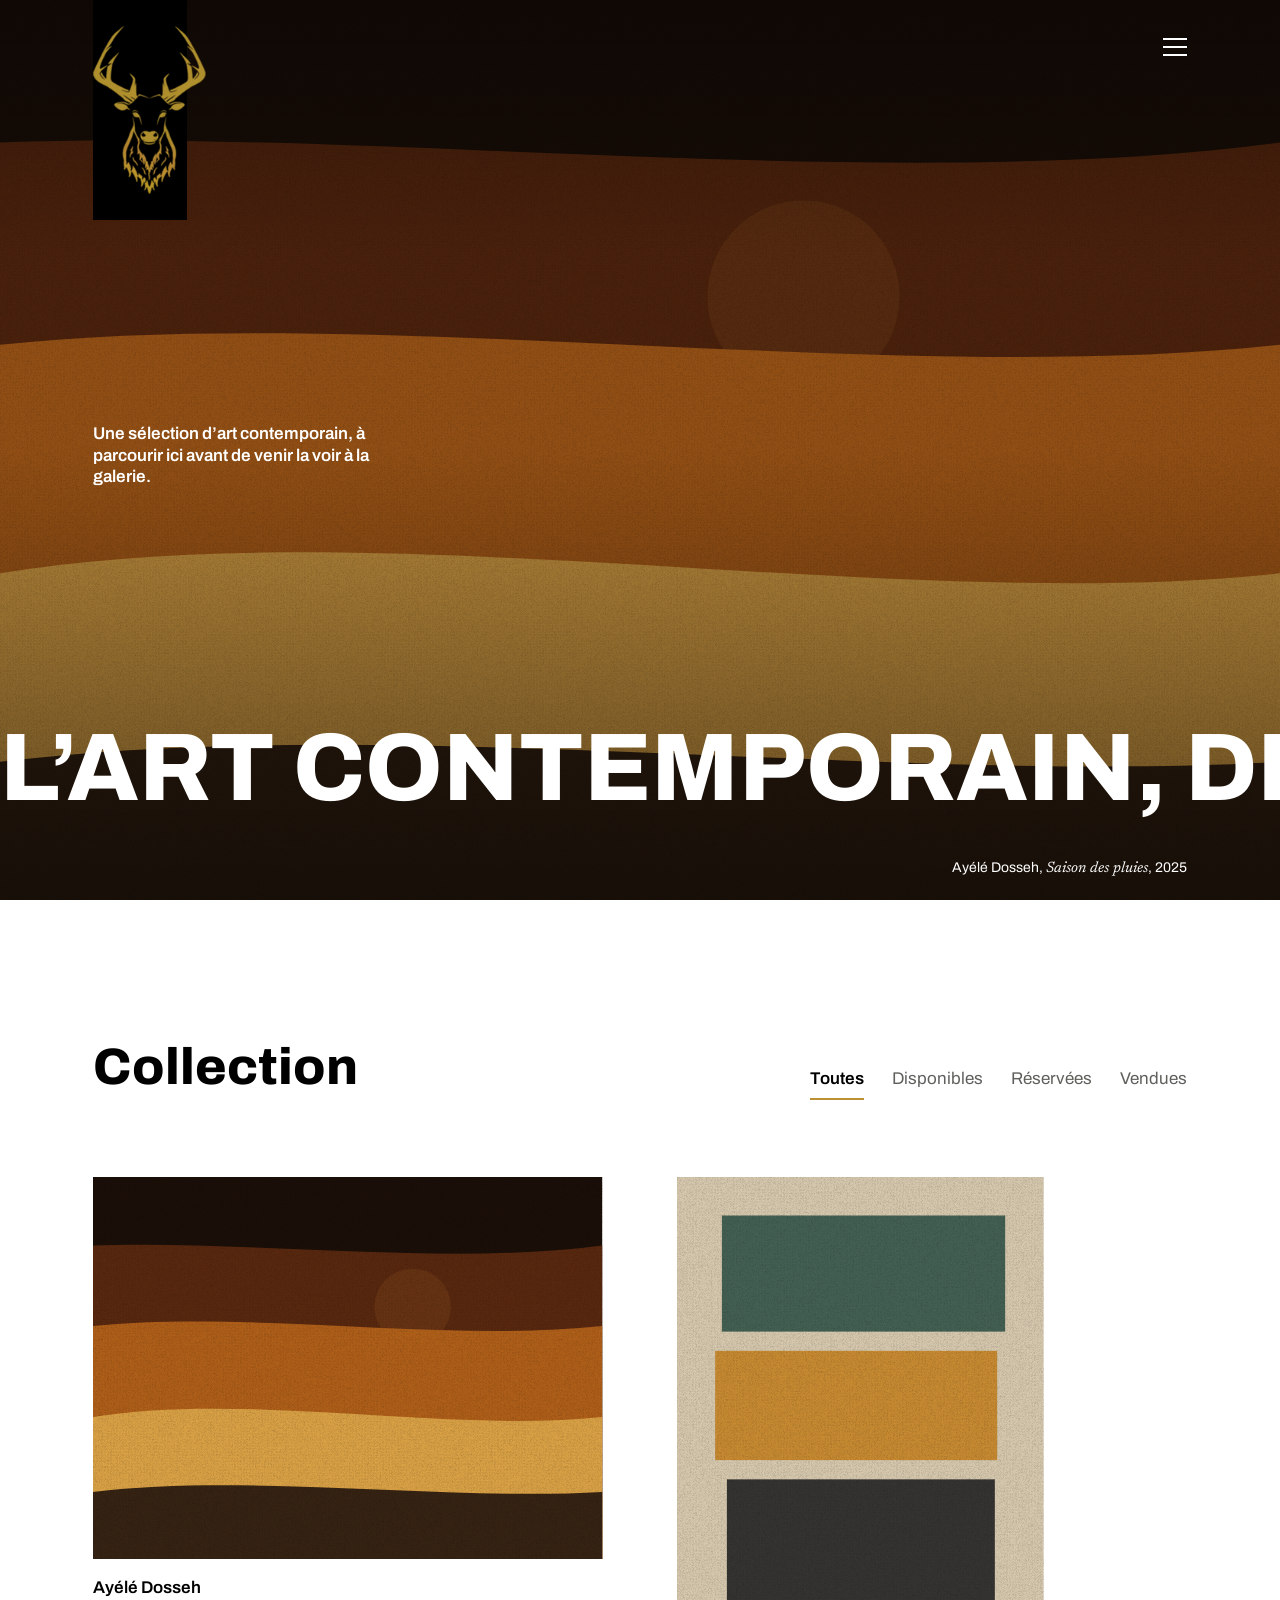
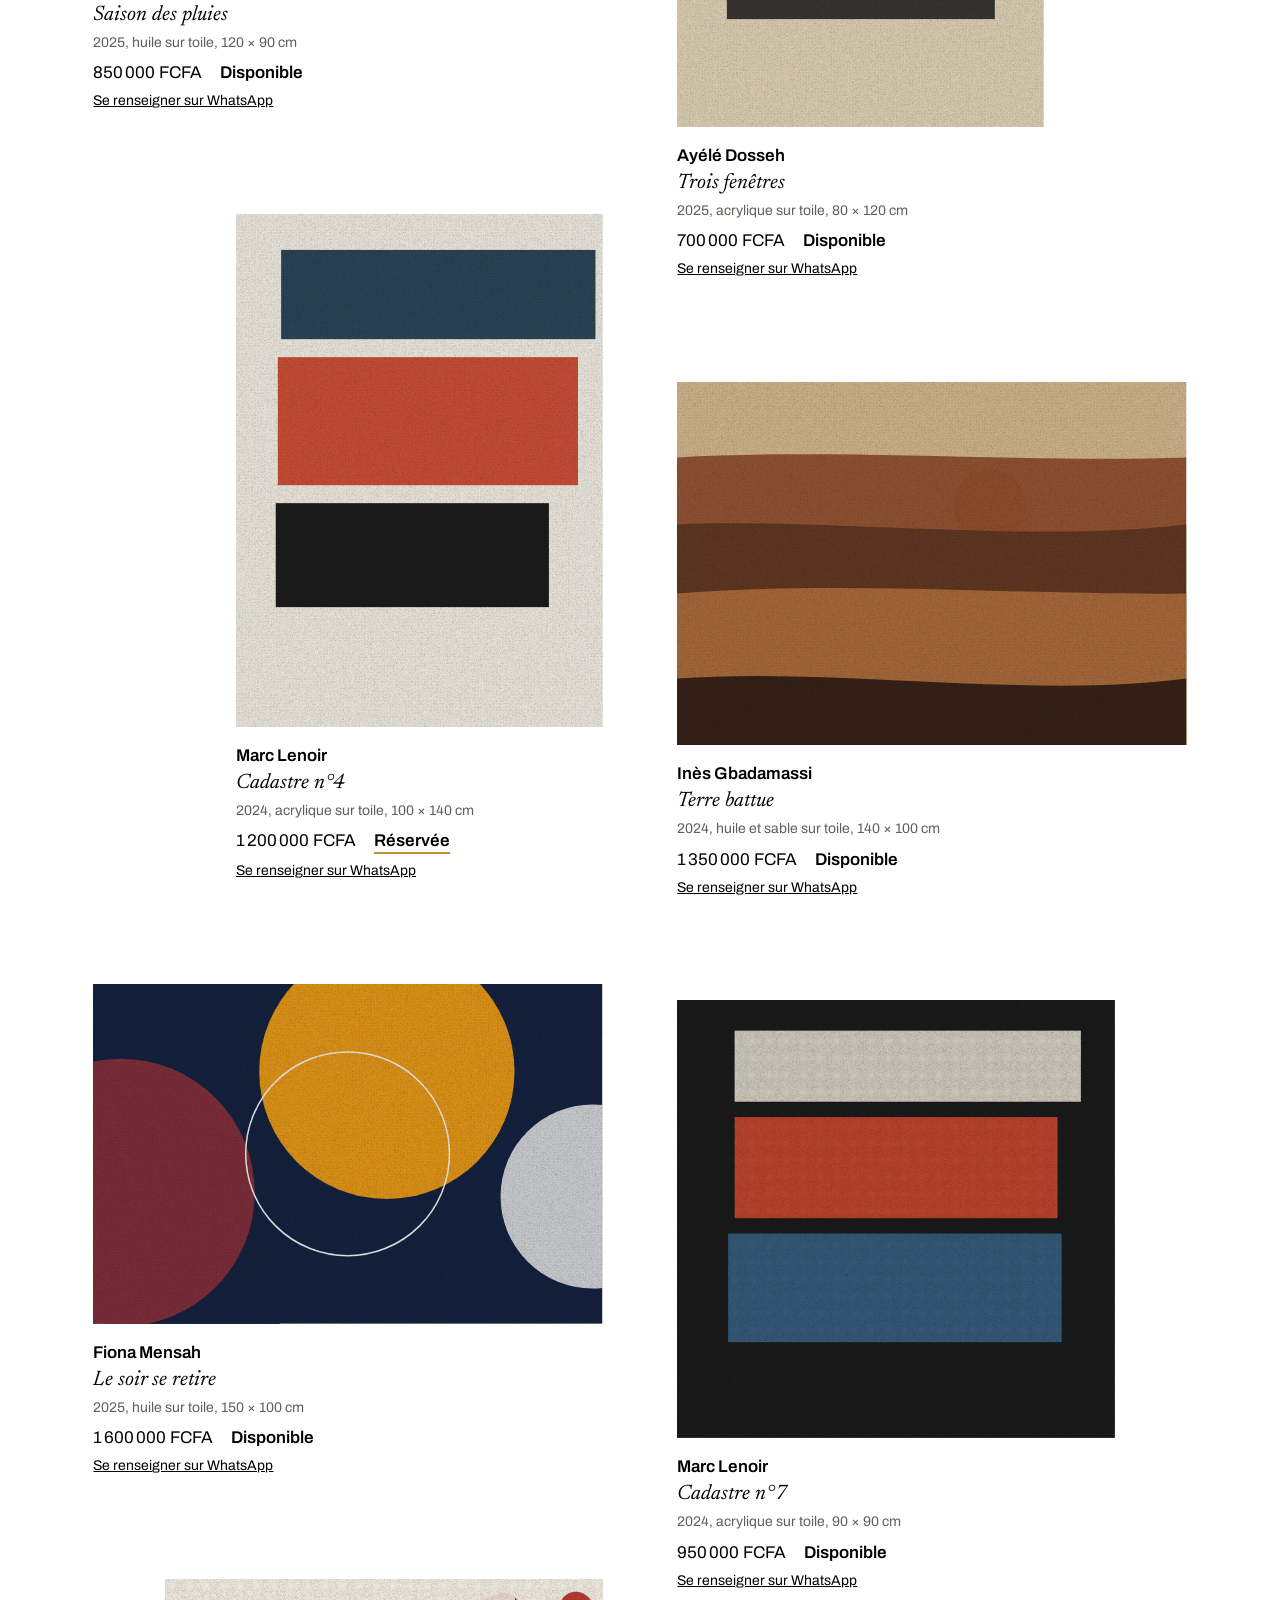
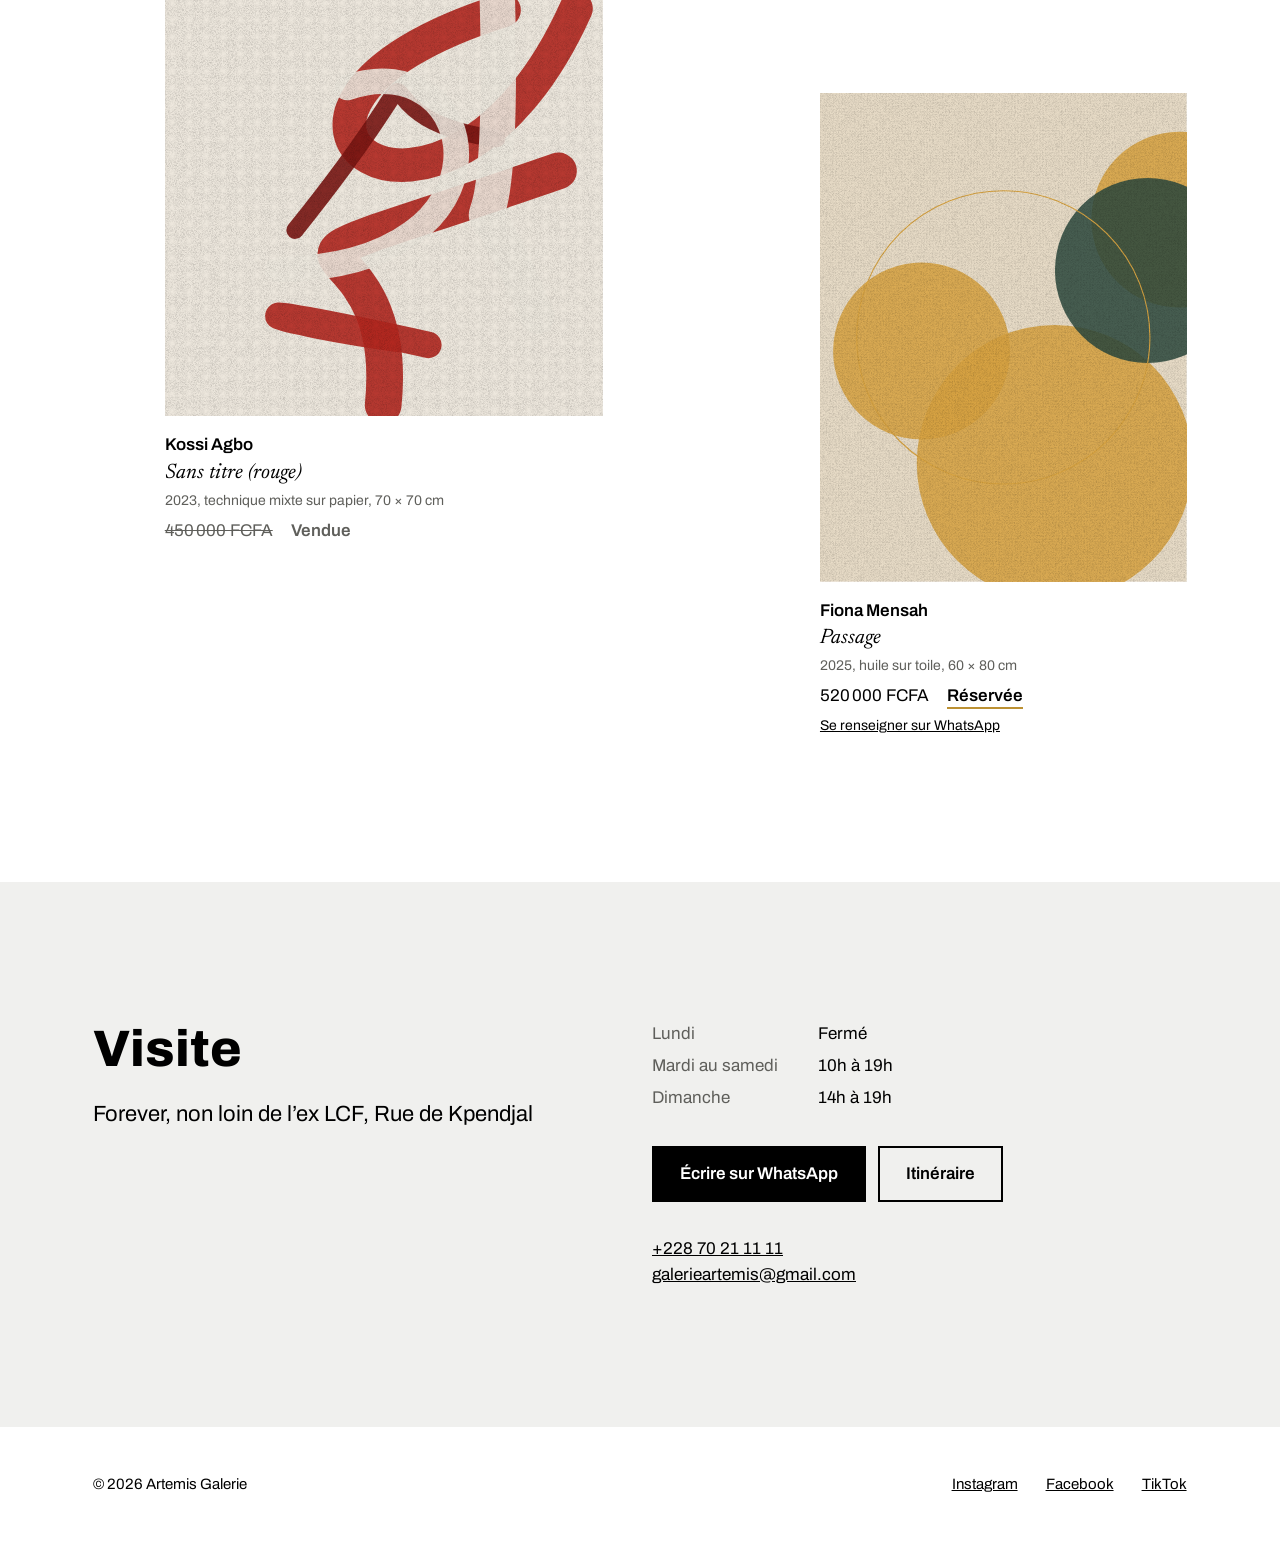
==== Artemis Galerie.html @ 62536e9f "first commit" ====
<!DOCTYPE html>
<html lang="fr">
<head>
<meta charset="utf-8">
<meta name="viewport" content="width=device-width, initial-scale=1, viewport-fit=cover">
<title>Artemis Galerie</title>
<meta name="description" content="Artemis Galerie, art contemporain. Catalogue des œuvres et informations de visite.">
<link rel="preconnect" href="https://fonts.googleapis.com">
<link rel="preconnect" href="https://fonts.gstatic.com" crossorigin>
<link href="https://fonts.googleapis.com/css2?family=Archivo:wdth,wght@100..125,100..900&family=Newsreader:ital,opsz,wght@0,6..72,400;1,6..72,400&display=swap" rel="stylesheet">
<link rel="stylesheet" href="styles.css">
</head>
<body>
<header class="hero">
  <div id="hart"></div>
  <a class="lg" href="#" aria-label="Artemis Galerie"><img src="[data-uri]" alt=""></a>
  <button class="bg" aria-label="Menu" aria-expanded="false"><i></i><i></i><i></i></button>
  <h1 class="sr">Artemis Galerie</h1>
  <p class="pitch" data-i="pitch"></p>
  <div class="mq" aria-hidden="true"><div class="trk" id="trk"></div></div>
  <p class="ct" id="ct"></p>
</header>
<nav class="menu" id="menu" aria-label="Menu">
  <button class="cl" id="cl" data-i="close"></button>
  <ul><li><a href="#collection" data-i="nCol"></a></li><li><a href="#visite" data-i="nVis"></a></li></ul>
  <div class="ft"><div class="lang" role="group" aria-label="Langue"><button data-l="fr">FR</button><button data-l="en">EN</button></div>
  <a href="https://www.instagram.com/artemisgalerietg/" target="_blank" rel="noopener">Instagram</a>
  <a href="https://www.facebook.com/p/Artemis-Galerie-61569428815346/" target="_blank" rel="noopener">Facebook</a>
  <a href="https://www.tiktok.com/@artemis.galerie" target="_blank" rel="noopener">TikTok</a></div>
</nav>
<main>
  <section class="sec" id="collection">
    <div class="hd"><h2 data-i="nCol"></h2><div class="flt" id="flt" role="group"></div></div>
    <div class="wall" id="wall"></div>
  </section>
  <section class="sec visit" id="visite">
    <div><h2 data-i="nVis"></h2><address data-i="addr"></address></div>
    <div>
      <dl id="hrs"></dl>
      <div class="btns"><a class="btn k" id="wa" target="_blank" rel="noopener"></a><a class="btn" href="https://maps.app.goo.gl/XiqSTBWZrN7b4yDK7" target="_blank" rel="noopener" data-i="dir"></a></div>
      <div class="cn"><a href="tel:+22870211111">+228 70 21 11 11</a><a href="mailto:galerieartemis@gmail.com">galerieartemis@gmail.com</a></div>
    </div>
  </section>
</main>
<footer><span>© 2026 Artemis Galerie</span>
<nav><a href="https://www.instagram.com/artemisgalerietg/" target="_blank" rel="noopener">Instagram</a><a href="https://www.facebook.com/p/Artemis-Galerie-61569428815346/" target="_blank" rel="noopener">Facebook</a><a href="https://www.tiktok.com/@artemis.galerie" target="_blank" rel="noopener">TikTok</a></nav></footer>
<script>
/* DONNÉES DE TEST : artistes, titres, prix et images sont fictifs, à remplacer par les vraies œuvres. */
const W=[
{id:1,a:'Ayélé Dosseh',t:['Saison des pluies','Rainy season'],y:2025,m:['Huile sur toile','Oil on canvas'],d:'120 × 90 cm',pr:850000,s:'d',r:4/3,st:'b',p:['#1B0F08','#5E2A10','#B8651A','#E0A84A','#2A1A10']},
{id:2,a:'Marc Lenoir',t:['Cadastre n°4','Land register no. 4'],y:2024,m:['Acrylique sur toile','Acrylic on canvas'],d:'100 × 140 cm',pr:1200000,s:'r',r:5/7,st:'f',p:['#E8E4DA','#1F3A4D','#C2452D','#0F0F0F']},
{id:3,a:'Fiona Mensah',t:['Le soir se retire','Evening withdraws'],y:2025,m:['Huile sur toile','Oil on canvas'],d:'150 × 100 cm',pr:1600000,s:'d',r:1.5,st:'c',p:['#14213D','#FCA311','#E5E5E5','#8C2F39','#0B132B']},
{id:4,a:'Kossi Agbo',t:['Sans titre (rouge)','Untitled (red)'],y:2023,m:['Technique mixte sur papier','Mixed media on paper'],d:'70 × 70 cm',pr:450000,s:'v',r:1,st:'s',p:['#EFE9DF','#B3261E','#111111','#7A1612']},
{id:5,a:'Ayélé Dosseh',t:['Trois fenêtres','Three windows'],y:2025,m:['Acrylique sur toile','Acrylic on canvas'],d:'80 × 120 cm',pr:700000,s:'d',r:2/3,st:'f',p:['#D9CBB0','#3B5B4F','#C9892B','#2B2B2B']},
{id:6,a:'Inès Gbadamassi',t:['Terre battue','Packed earth'],y:2024,m:['Huile et sable sur toile','Oil and sand on canvas'],d:'140 × 100 cm',pr:1350000,s:'d',r:1.4,st:'b',p:['#CDB08A','#8A4B2A','#5C3420','#A86B3C','#2F1D14']},
{id:7,a:'Marc Lenoir',t:['Cadastre n°7','Land register no. 7'],y:2024,m:['Acrylique sur toile','Acrylic on canvas'],d:'90 × 90 cm',pr:950000,s:'d',r:1,st:'f',p:['#1A1A1A','#D8D2C4','#C2452D','#355C7D']},
{id:8,a:'Fiona Mensah',t:['Passage','Passage'],y:2025,m:['Huile sur toile','Oil on canvas'],d:'60 × 80 cm',pr:520000,s:'r',r:.75,st:'c',p:['#E9DDC8','#2D4A3E','#D9A441','#7A2E2E']}];
const T={fr:{pitch:'Une sélection d’art contemporain, à parcourir ici avant de venir la voir à la galerie.',head:'L’ART CONTEMPORAIN, DE PRÈS',nCol:'Collection',nVis:'Visite',close:'Fermer',addr:'Forever, non loin de l’ex LCF, Rue de Kpendjal',dir:'Itinéraire',wa:'Écrire sur WhatsApp',ask:'Se renseigner sur WhatsApp',f:{all:'Toutes',d:'Disponibles',r:'Réservées',v:'Vendues'},s:{d:'Disponible',r:'Réservée',v:'Vendue'},h:[['Lundi','Fermé'],['Mardi au samedi','10h à 19h'],['Dimanche','14h à 19h']],msg:(t,a)=>`Bonjour, je souhaite des informations sur l’œuvre « ${t} » de ${a}.`,gen:'Bonjour, je souhaite des informations sur la galerie.',loc:'fr-FR'},
en:{pitch:'A selection of contemporary art to browse here before visiting the gallery.',head:'CONTEMPORARY ART, UP CLOSE',nCol:'Collection',nVis:'Visit',close:'Close',addr:'Forever, near the former LCF, Rue de Kpendjal',dir:'Directions',wa:'Message on WhatsApp',ask:'Ask on WhatsApp',f:{all:'All',d:'Available',r:'Reserved',v:'Sold'},s:{d:'Available',r:'Reserved',v:'Sold'},h:[['Monday','Closed'],['Tuesday to Saturday','10 am to 7 pm'],['Sunday','2 pm to 7 pm']],msg:(t,a)=>`Hello, I would like information about “${t}” by ${a}.`,gen:'Hello, I would like information about the gallery.',loc:'en-US'}};
const $=s=>document.querySelector(s),$$=s=>document.querySelectorAll(s),NUM='22870211111';
let L='fr',F='all';try{L=localStorage.getItem('lg')||'fr'}catch(e){}
let cur=0;const HS=[W[0],W[2],W[5]];function cap(){const h=HS[cur];$('#ct').innerHTML=`${h.a}, <em>${h.t[L==='en'?1:0]}</em>, ${h.y}`}
const R=a=>()=>{a|=0;a=a+0x6D2B79F5|0;let t=Math.imul(a^a>>>15,1|a);t=t+Math.imul(t^t>>>7,61|t)^t;return((t^t>>>14)>>>0)/4294967296};
function art(w,k,hero){const H=Math.round(1000/w.r),r=R(w.id*977),p=w.p,c=()=>p[Math.floor(r()*p.length)];let s=`<rect width="1000" height="${H}" fill="${p[0]}"/>`;
 if(w.st==='b'){s+=`<circle cx="${300+r()*400}" cy="${H*.34}" r="${H*.1}" fill="${p[p.length-2]}"/>`;for(let i=1;i<5;i++){const y=H*i/5+(r()-.5)*H*.06;s+=`<path d="M0 ${y}C300 ${y-H*.07*r()} 700 ${y+H*.08*r()} 1000 ${y}V${H}H0Z" fill="${p[i%p.length]}" opacity=".93"/>`}}
 else if(w.st==='f'){let y=H*.07;for(let i=1;i<4;i++){const h=H*(.15+r()*.12);s+=`<rect x="${70+r()*70}" y="${y}" width="${700+r()*170}" height="${h}" fill="${p[i%p.length]}" opacity=".94"/>`;y+=h+H*.035}}
 else if(w.st==='c'){for(let i=0;i<4;i++)s+=`<circle cx="${r()*1000}" cy="${r()*H}" r="${120+r()*260}" fill="${c()}" opacity=".86"/>`;s+=`<circle cx="500" cy="${H/2}" r="${H*.3}" fill="none" stroke="${p[2]}" stroke-width="3"/>`}
 else for(let i=0;i<6;i++){const q=()=>`${r()*1000} ${r()*H}`;s+=`<path d="M${q()}C${q()} ${q()} ${q()}" stroke="${c()}" stroke-width="${30+r()*70}" fill="none" stroke-linecap="round" opacity=".9"/>`}
 s+=`<filter id="n${k}"><feTurbulence baseFrequency=".85" numOctaves="2" seed="${w.id}"/><feColorMatrix values="0 0 0 0 0 0 0 0 0 0 0 0 0 0 0 0 0 0 .22 0"/></filter><rect width="1000" height="${H}" filter="url(#n${k})"/>`;
 return `<svg viewBox="0 0 1000 ${H}" ${hero?'class="art" preserveAspectRatio="xMidYMid slice"':''} role="img" aria-label="${w.t[L==='en'?1:0]}">${s}</svg>`}
const fm=n=>new Intl.NumberFormat(T[L].loc).format(n)+'\u00a0FCFA',wa=m=>`https://wa.me/${NUM}?text=${encodeURIComponent(m)}`;
function card(w){const x=T[L],n=w.r<.9?72:w.r<1.1?86:100,ti=w.t[L==='en'?1:0];
 return `<figure style="width:${n}%">${art(w,w.id)}<figcaption><div class="ar">${w.a}</div><div class="tt"><em>${ti}</em></div><div class="mt">${w.y}, ${w.m[L==='en'?1:0].toLowerCase()}, ${w.d}</div><div class="row"><span class="${w.s==='v'?'v':''}">${w.s==='v'?`<s>${fm(w.pr)}</s>`:fm(w.pr)}</span><b class="${w.s}">${x.s[w.s]}</b></div>${w.s==='v'?'':`<a class="ask" href="${wa(x.msg(ti,w.a))}" target="_blank" rel="noopener">${x.ask}</a>`}</figcaption></figure>`}
function render(){const x=T[L],h=W[0];document.documentElement.lang=L;
 $$('[data-i]').forEach(e=>e.textContent=x[e.dataset.i]);
 const seg=`<span>${x.head}</span><i></i>`;$('#trk').innerHTML=`<div>${seg.repeat(2)}</div><div>${seg.repeat(2)}</div>`;
 $('#hart').innerHTML=HS.map((w,i)=>art(w,'h'+i,1).replace('class="art"','class="art'+(i===cur?' on':'')+'"')).join('');cap();
 
 $('#flt').innerHTML=Object.keys(x.f).map(k=>`<button data-f="${k}" aria-pressed="${k===F}">${x.f[k]}</button>`).join('');
 $('#wall').innerHTML=W.filter(w=>F==='all'||w.s===F).map(card).join('');
 $('#hrs').innerHTML=x.h.map(r=>`<dt>${r[0]}</dt><dd>${r[1]}</dd>`).join('');
 $('#wa').textContent=x.wa;$('#wa').href=wa(x.gen);
 $$('.lang button').forEach(b=>b.setAttribute('aria-pressed',b.dataset.l===L))}
document.addEventListener('click',e=>{const b=e.target.closest('[data-f],[data-l]');if(!b)return;
 if(b.dataset.f){F=b.dataset.f;const y=scrollY;render();scrollTo(0,y)}
 else{L=b.dataset.l;try{localStorage.setItem('lg',L)}catch(_){}render()}});
const mn=$('#menu'),bg=$('.bg');mn.inert=true;
function tg(o){mn.classList.toggle('open',o);bg.setAttribute('aria-expanded',o);mn.inert=!o;(o?$('#cl'):bg).focus()}
bg.onclick=()=>tg(true);$('#cl').onclick=()=>tg(false);$$('#menu a[href^="#"]').forEach(a=>a.onclick=()=>tg(false));
addEventListener('keydown',e=>{if(e.key==='Escape'&&mn.classList.contains('open'))tg(false)});
render();
setInterval(()=>{if(document.hidden||matchMedia('(prefers-reduced-motion:reduce)').matches)return;cur=(cur+1)%HS.length;$$('#hart .art').forEach((s,i)=>s.classList.toggle('on',i===cur));cap()},7000);
</script>
</body>
</html>
---- styles.css ----
:root{--m:clamp(24px,7.3vw,100px);--wall:#fff;--pl:#F0F0EE;--tx:#000;--gr:#5F5F5B;--or:#BC9133;--or2:#D3BF82;--e:cubic-bezier(.22,1,.36,1);box-sizing:border-box;padding-top:env(safe-area-inset-top,0px);padding-bottom:env(safe-area-inset-bottom,0px)}
@media(prefers-color-scheme:dark){:root:not([data-theme=light]){--wall:#000;--pl:#141414;--tx:#fff;--gr:#A5A5A0}}
:root[data-theme=dark]{--wall:#000;--pl:#141414;--tx:#fff;--gr:#A5A5A0}
html{scroll-behavior:smooth;scroll-padding-top:env(safe-area-inset-top,0px)}
*,*::before,*::after{box-sizing:inherit}
body{margin:0;background:var(--wall);color:var(--tx);font:400 17px/1.3 Archivo,"Helvetica Neue",Arial,sans-serif;-webkit-font-smoothing:antialiased}
a{color:inherit}button{font:inherit;color:inherit;background:none;border:0;padding:0;cursor:pointer}
:focus-visible{outline:2px solid var(--tx);outline-offset:3px}
.hero :focus-visible,.menu :focus-visible{outline-color:#fff}
.sr{position:absolute;width:1px;height:1px;overflow:hidden;clip:rect(0 0 0 0);white-space:nowrap}
em{font-family:Newsreader,Georgia,serif;font-style:italic}
/* hero */
.hero{position:relative;height:100svh;min-height:560px;overflow:hidden;background:#1B0F08;color:#fff}
.hero .art{position:absolute;inset:0;width:100%;height:100%;opacity:0;transition:opacity 1.4s ease}.hero .art.on{opacity:1;animation:set 7s var(--e) both}
@keyframes set{from{transform:scale(1.06)}}
.hero::after{content:"";position:absolute;inset:0;background:linear-gradient(rgba(0,0,0,.4),rgba(0,0,0,.16) 28%,rgba(0,0,0,.16) 50%,rgba(0,0,0,.55));pointer-events:none}
.hero>*:not(.art){z-index:2}
.lg{position:absolute;top:0;left:var(--m);width:clamp(64px,7.3vw,100px);aspect-ratio:1;background:#000;display:grid;place-items:center}
.lg img{height:76%;width:auto;display:block}
.bg,.cl{position:absolute;top:calc(clamp(64px,7.3vw,100px)/2);right:var(--m);transform:translateY(-50%);min-width:44px;min-height:44px;display:grid;align-content:center;justify-items:end;gap:6px}
.bg i{display:block;width:24px;height:2px;background:#fff}
.pitch{position:absolute;left:var(--m);top:47%;width:min(19.6rem,calc(100% - 2*var(--m)));margin:0;font-weight:600;line-height:1.27}
.mq{position:absolute;left:0;right:0;bottom:9%;overflow:hidden;white-space:nowrap;font:800 clamp(2.6rem,7.5vw,8.5rem)/1.05 Archivo,"Helvetica Neue",Arial,sans-serif}
.trk{display:flex;width:max-content;animation:mq 40s linear infinite}
.trk>div{display:flex;align-items:center}
.trk i{display:block;width:.8em;height:.07em;margin:0 .45em;background:linear-gradient(90deg,var(--or),var(--or2))}
@keyframes mq{to{transform:translateX(-50%)}}
.ct{position:absolute;right:var(--m);bottom:22px;margin:0;font-size:14px;text-align:right}
.ct em{font-size:15px}
/* menu */
.menu{position:fixed;inset:0;z-index:20;background:#000;color:#fff;display:flex;flex-direction:column;justify-content:space-between;padding:calc(env(safe-area-inset-top,0px) + 120px) var(--m) calc(env(safe-area-inset-bottom,0px) + 40px);clip-path:inset(0 0 100% 0);visibility:hidden;transition:clip-path .7s var(--e),visibility 0s .7s}
.menu.open{clip-path:inset(0);visibility:visible;transition:clip-path .7s var(--e)}
.menu .cl{top:calc(env(safe-area-inset-top,0px) + clamp(64px,7.3vw,100px)/2)}
.menu ul{list-style:none;margin:0;padding:0}
.menu li a{display:block;font:800 clamp(2.4rem,8vw,6rem)/1.1 Archivo,sans-serif;text-decoration:none;padding:.05em 0}
.menu .ft{display:flex;flex-wrap:wrap;gap:12px 40px;align-items:center}
.menu .lang button{padding:8px 4px;margin-right:12px;opacity:.55}.menu .lang button[aria-pressed=true]{opacity:1;border-bottom:2px solid var(--or)}
/* sections */
.sec{padding:clamp(96px,11vw,160px) var(--m)}
h2{font:800 clamp(2rem,4vw,3.5rem)/1.05 Archivo,sans-serif;margin:0}
.hd{display:flex;flex-wrap:wrap;justify-content:space-between;align-items:baseline;gap:20px;margin-bottom:clamp(48px,6vw,88px)}
.flt{display:flex;flex-wrap:wrap;gap:6px 28px}
.flt button{color:var(--gr);padding:8px 0;border-bottom:2px solid transparent}
.flt button[aria-pressed=true]{color:var(--tx);font-weight:600;border-color:var(--or)}
.wall{column-count:2;column-gap:calc(var(--m)*.8)}
.wall figure{break-inside:avoid;margin:0 0 clamp(56px,8vw,120px);transition:opacity .4s}
.wall figure:nth-child(even){margin-left:auto}
.wall svg{display:block;width:100%;height:auto}
@media(hover:hover){.wall:hover figure{opacity:.45}.wall figure:hover{opacity:1}}
figcaption{padding-top:18px;max-width:30rem}
.ar{font-weight:600}
.tt{font-size:21px;line-height:1.2;margin:2px 0 6px}
.mt{color:var(--gr);font-size:14px}
.row{display:flex;flex-wrap:wrap;gap:4px 18px;margin-top:10px;align-items:baseline}
.row b{font-weight:600}.row .r{border-bottom:2px solid var(--or)}.row .v{color:var(--gr)}
.ask{display:inline-block;margin-top:8px;font-size:14px}
.visit{background:var(--pl);display:grid;grid-template-columns:repeat(12,1fr);gap:48px 24px}
.visit>div:first-child{grid-column:1/6}.visit>div:last-child{grid-column:7/13}
.visit address{font-style:normal;margin-top:24px;font-size:22px;line-height:1.25}
dl{margin:0 0 36px;display:grid;grid-template-columns:auto 1fr;gap:10px 40px}dt{color:var(--gr)}dd{margin:0}
.btns{display:flex;flex-wrap:wrap;gap:12px}
.btn{display:inline-block;padding:15px 26px;text-decoration:none;font-weight:600;border:2px solid var(--tx);transition:background .3s,color .3s}
.btn.k{background:var(--tx);color:var(--wall)}.btn:hover{background:var(--or);border-color:var(--or);color:#000}
.cn{margin-top:36px;display:grid;gap:4px}
footer{padding:48px var(--m);display:flex;flex-wrap:wrap;justify-content:space-between;gap:20px;font-size:15px}
footer nav{display:flex;gap:28px;flex-wrap:wrap}
@media(max-width:820px){.wall{column-count:1}.wall figure:nth-child(even){margin-left:0}.visit>div:first-child,.visit>div:last-child{grid-column:1/13}}
@media(prefers-reduced-motion:reduce){.trk,.hero .art.on{animation:none}.hero .art{transition:none}html{scroll-behavior:auto}.menu,.menu.open{transition:none}}
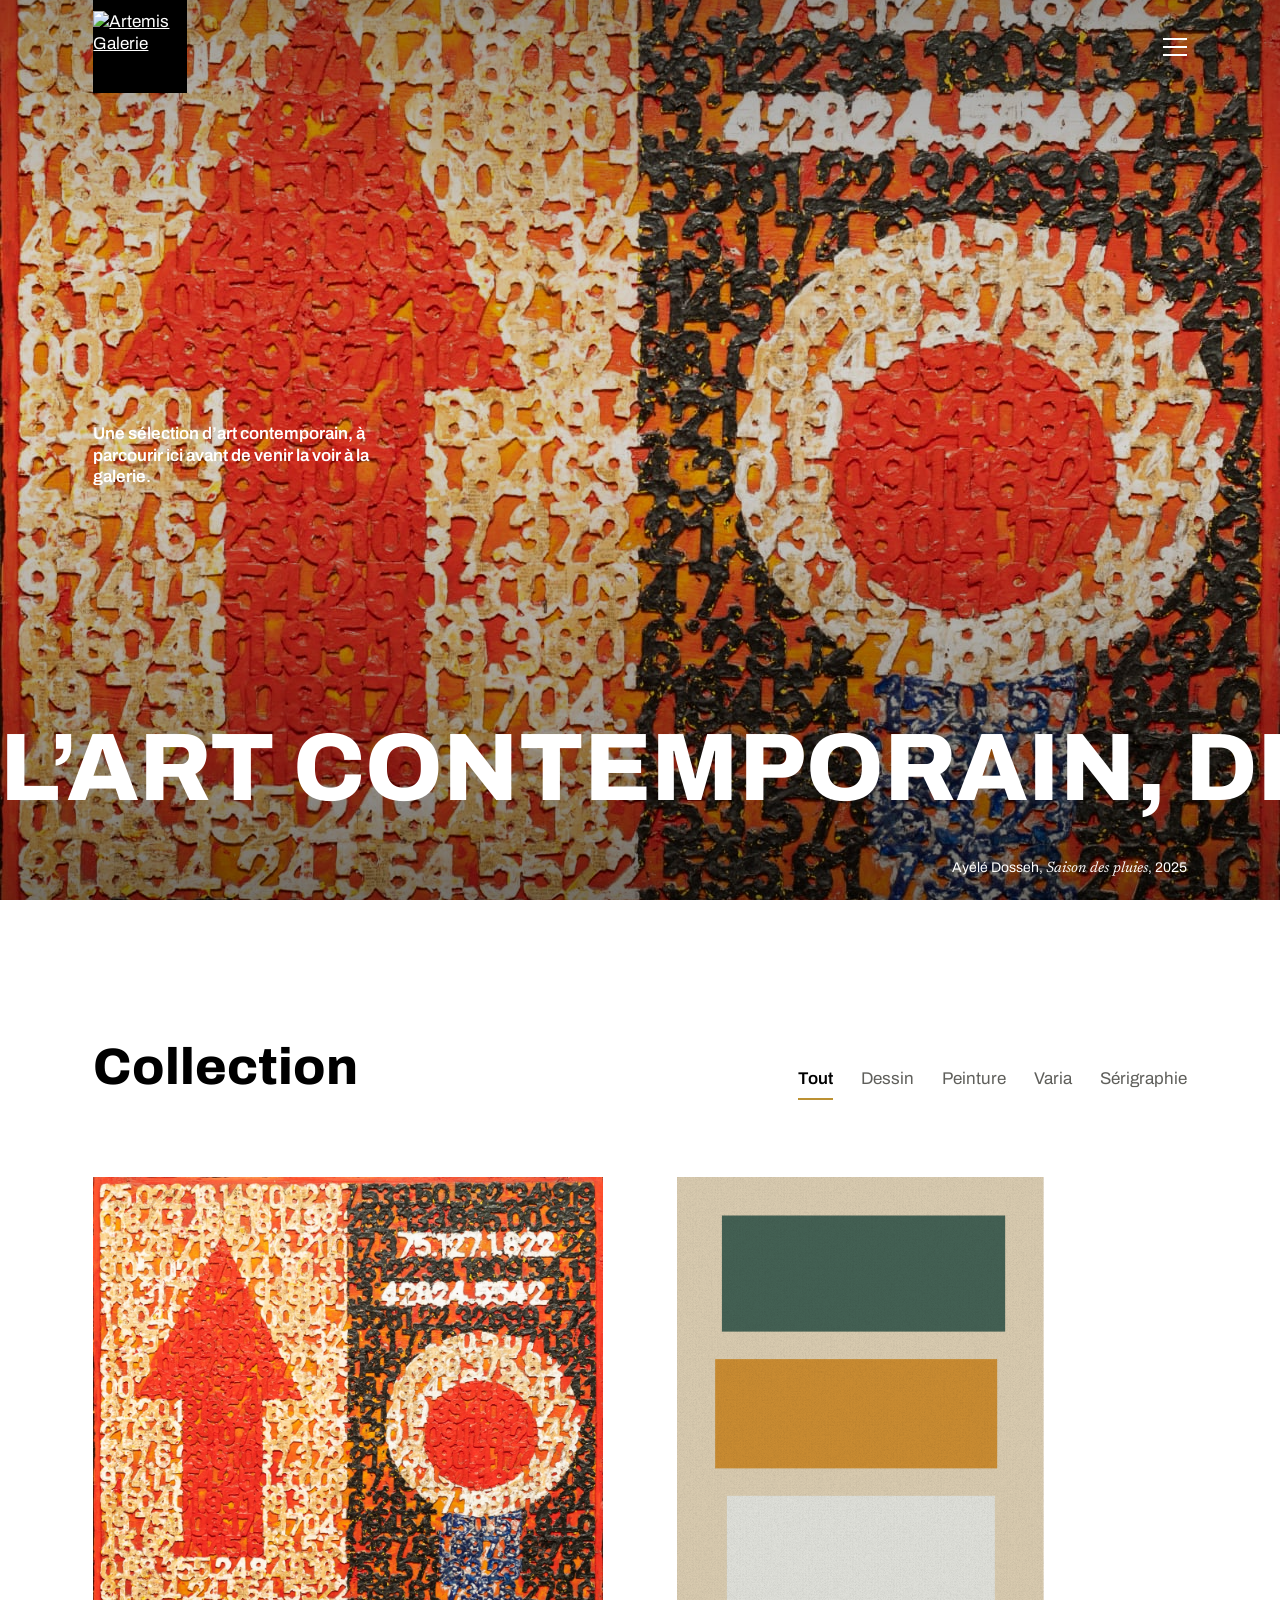
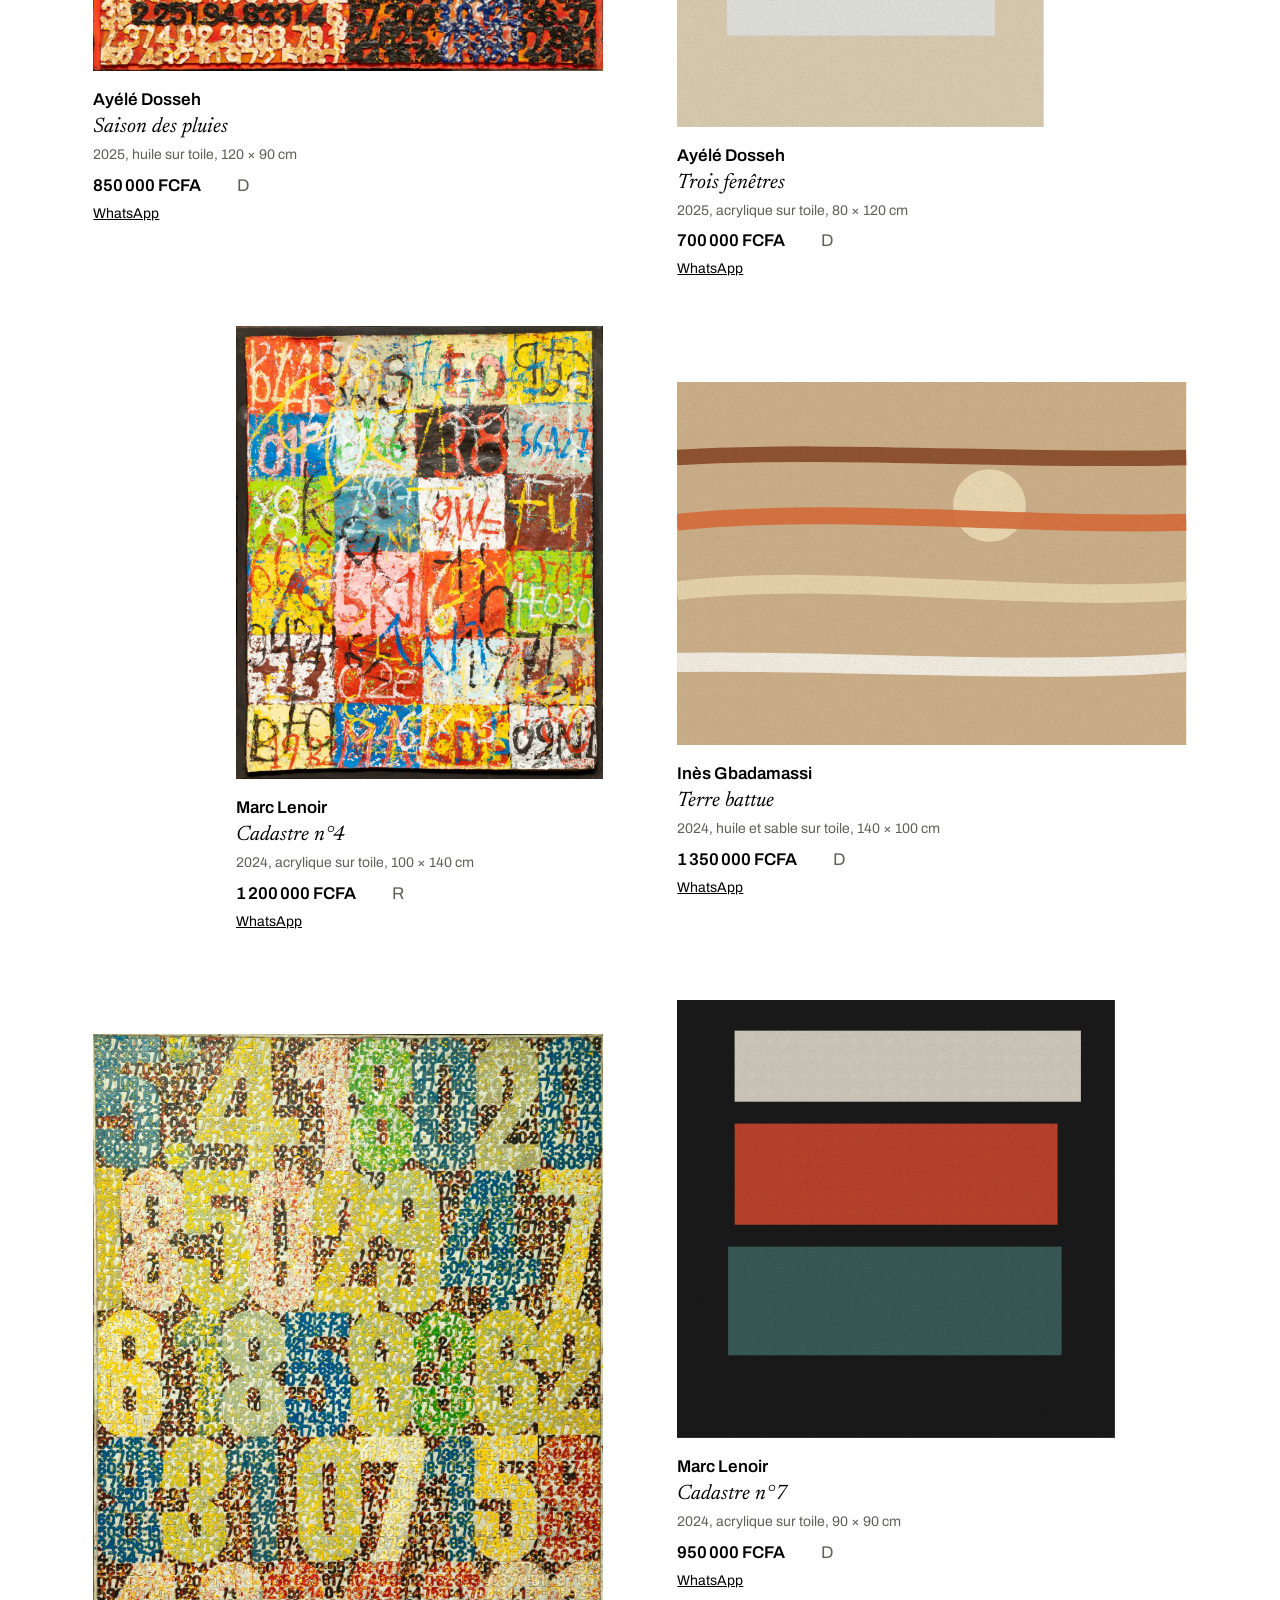
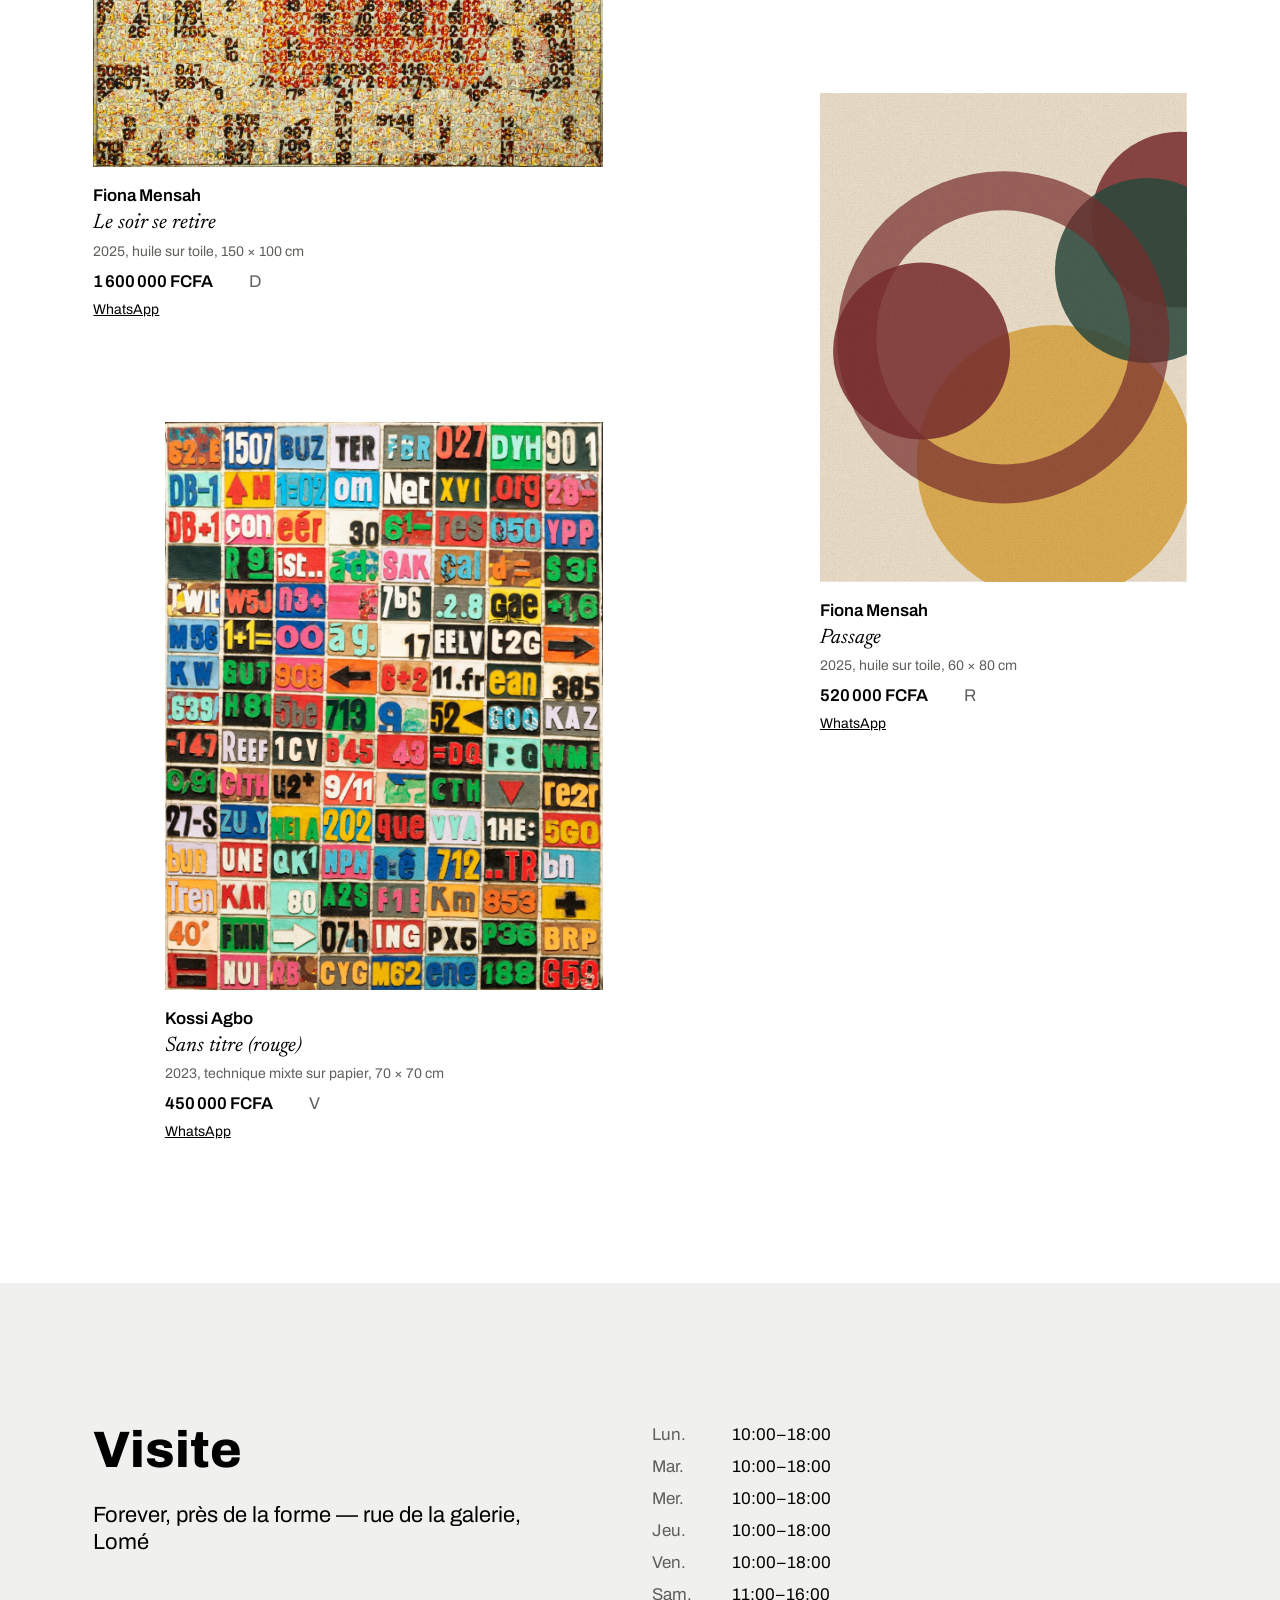
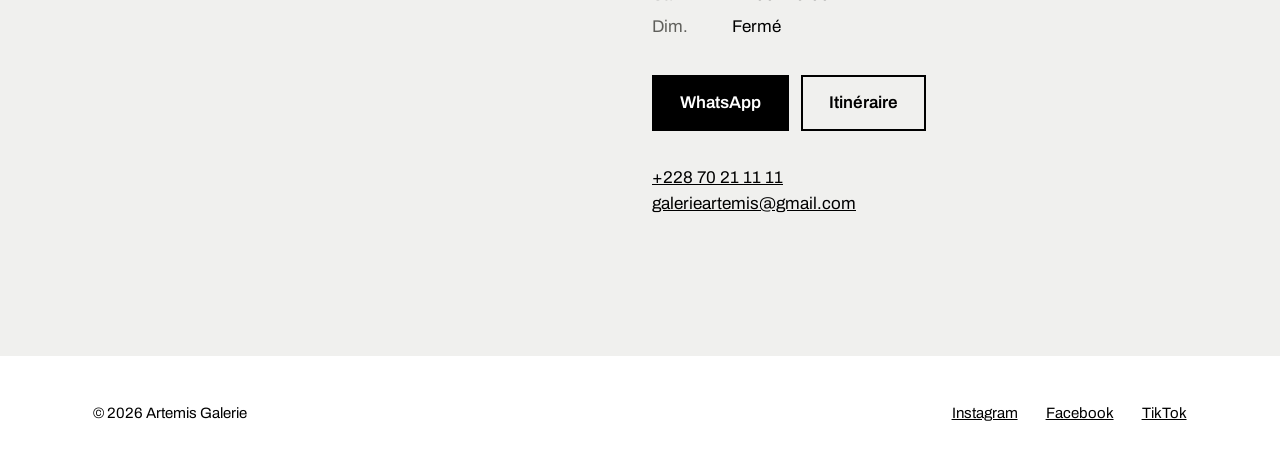
==== commit be297055: "Mettre 3 images réelles dans le hero et utiliser les photos du dépôt sur les œuvres, avec fallback S" ====
--- a/Artemis Galerie.html
+++ b/Artemis Galerie.html
@@ -13,7 +13,7 @@
 <body>
 <header class="hero">
   <div id="hart"></div>
-  <a class="lg" href="#" aria-label="Artemis Galerie"><img src="[data-uri]" alt=""></a>
+  <a class="lg" href="#" aria-label="Artemis Galerie"><img src="[data-uri]" alt="Artemis Galerie" aria-hidden="true"></a>
   <button class="bg" aria-label="Menu" aria-expanded="false"><i></i><i></i><i></i></button>
   <h1 class="sr">Artemis Galerie</h1>
   <p class="pitch" data-i="pitch"></p>
@@ -45,51 +45,51 @@
 <footer><span>© 2026 Artemis Galerie</span>
 <nav><a href="https://www.instagram.com/artemisgalerietg/" target="_blank" rel="noopener">Instagram</a><a href="https://www.facebook.com/p/Artemis-Galerie-61569428815346/" target="_blank" rel="noopener">Facebook</a><a href="https://www.tiktok.com/@artemis.galerie" target="_blank" rel="noopener">TikTok</a></nav></footer>
 <script>
-/* DONNÉES DE TEST : artistes, titres, prix et images sont fictifs, à remplacer par les vraies œuvres. */
 const W=[
-{id:1,a:'Ayélé Dosseh',t:['Saison des pluies','Rainy season'],y:2025,m:['Huile sur toile','Oil on canvas'],d:'120 × 90 cm',pr:850000,s:'d',r:4/3,st:'b',p:['#1B0F08','#5E2A10','#B8651A','#E0A84A','#2A1A10']},
-{id:2,a:'Marc Lenoir',t:['Cadastre n°4','Land register no. 4'],y:2024,m:['Acrylique sur toile','Acrylic on canvas'],d:'100 × 140 cm',pr:1200000,s:'r',r:5/7,st:'f',p:['#E8E4DA','#1F3A4D','#C2452D','#0F0F0F']},
-{id:3,a:'Fiona Mensah',t:['Le soir se retire','Evening withdraws'],y:2025,m:['Huile sur toile','Oil on canvas'],d:'150 × 100 cm',pr:1600000,s:'d',r:1.5,st:'c',p:['#14213D','#FCA311','#E5E5E5','#8C2F39','#0B132B']},
-{id:4,a:'Kossi Agbo',t:['Sans titre (rouge)','Untitled (red)'],y:2023,m:['Technique mixte sur papier','Mixed media on paper'],d:'70 × 70 cm',pr:450000,s:'v',r:1,st:'s',p:['#EFE9DF','#B3261E','#111111','#7A1612']},
-{id:5,a:'Ayélé Dosseh',t:['Trois fenêtres','Three windows'],y:2025,m:['Acrylique sur toile','Acrylic on canvas'],d:'80 × 120 cm',pr:700000,s:'d',r:2/3,st:'f',p:['#D9CBB0','#3B5B4F','#C9892B','#2B2B2B']},
-{id:6,a:'Inès Gbadamassi',t:['Terre battue','Packed earth'],y:2024,m:['Huile et sable sur toile','Oil and sand on canvas'],d:'140 × 100 cm',pr:1350000,s:'d',r:1.4,st:'b',p:['#CDB08A','#8A4B2A','#5C3420','#A86B3C','#2F1D14']},
-{id:7,a:'Marc Lenoir',t:['Cadastre n°7','Land register no. 7'],y:2024,m:['Acrylique sur toile','Acrylic on canvas'],d:'90 × 90 cm',pr:950000,s:'d',r:1,st:'f',p:['#1A1A1A','#D8D2C4','#C2452D','#355C7D']},
-{id:8,a:'Fiona Mensah',t:['Passage','Passage'],y:2025,m:['Huile sur toile','Oil on canvas'],d:'60 × 80 cm',pr:520000,s:'r',r:.75,st:'c',p:['#E9DDC8','#2D4A3E','#D9A441','#7A2E2E']}];
-const T={fr:{pitch:'Une sélection d’art contemporain, à parcourir ici avant de venir la voir à la galerie.',head:'L’ART CONTEMPORAIN, DE PRÈS',nCol:'Collection',nVis:'Visite',close:'Fermer',addr:'Forever, non loin de l’ex LCF, Rue de Kpendjal',dir:'Itinéraire',wa:'Écrire sur WhatsApp',ask:'Se renseigner sur WhatsApp',f:{all:'Toutes',d:'Disponibles',r:'Réservées',v:'Vendues'},s:{d:'Disponible',r:'Réservée',v:'Vendue'},h:[['Lundi','Fermé'],['Mardi au samedi','10h à 19h'],['Dimanche','14h à 19h']],msg:(t,a)=>`Bonjour, je souhaite des informations sur l’œuvre « ${t} » de ${a}.`,gen:'Bonjour, je souhaite des informations sur la galerie.',loc:'fr-FR'},
-en:{pitch:'A selection of contemporary art to browse here before visiting the gallery.',head:'CONTEMPORARY ART, UP CLOSE',nCol:'Collection',nVis:'Visit',close:'Close',addr:'Forever, near the former LCF, Rue de Kpendjal',dir:'Directions',wa:'Message on WhatsApp',ask:'Ask on WhatsApp',f:{all:'All',d:'Available',r:'Reserved',v:'Sold'},s:{d:'Available',r:'Reserved',v:'Sold'},h:[['Monday','Closed'],['Tuesday to Saturday','10 am to 7 pm'],['Sunday','2 pm to 7 pm']],msg:(t,a)=>`Hello, I would like information about “${t}” by ${a}.`,gen:'Hello, I would like information about the gallery.',loc:'en-US'}};
+{id:1,a:'Ayélé Dosseh',t:['Saison des pluies','Rainy season'],y:2025,m:['Huile sur toile','Oil on canvas'],d:'120 × 90 cm',pr:850000,s:'d',r:4/3,st:'b',p:['#1B0F08','#5E2A10','#B8651A','#E0A84A','#F8E7C7'],src:'WhatsApp Image 2026-10-23 at 02.04.41.jpeg'},
+{id:2,a:'Marc Lenoir',t:['Cadastre n°4','Land register no. 4'],y:2024,m:['Acrylique sur toile','Acrylic on canvas'],d:'100 × 140 cm',pr:1200000,s:'r',r:5/7,st:'f',p:['#E8E4DA','#1F3A4D','#C2452D','#E3C39A','#BCC2C7'],src:'WhatsApp Image 2026-10-23 at 02.07.25.jpeg'},
+{id:3,a:'Fiona Mensah',t:['Le soir se retire','Evening withdraws'],y:2025,m:['Huile sur toile','Oil on canvas'],d:'150 × 100 cm',pr:1600000,s:'d',r:1.5,st:'c',p:['#14213D','#FCA311','#E5E5E5','#8C9A9E','#F0B27A'],src:'WhatsApp Image 2026-10-23 at 02.08.00.jpeg'},
+{id:4,a:'Kossi Agbo',t:['Sans titre (rouge)','Untitled (red)'],y:2023,m:['Technique mixte sur papier','Mixed media on paper'],d:'70 × 70 cm',pr:450000,s:'v',r:1,st:'s',p:['#EFE9DF','#B3261E','#11B7A5','#F5C74F','#E0D7C5'],src:'WhatsApp Image 2026-10-23 at 02.09.50.jpeg'},
+{id:5,a:'Ayélé Dosseh',t:['Trois fenêtres','Three windows'],y:2025,m:['Acrylique sur toile','Acrylic on canvas'],d:'80 × 120 cm',pr:700000,s:'d',r:2/3,st:'f',p:['#D9CBB0','#3B5B4F','#C9892B','#E0E2DE','#A8A062']},
+{id:6,a:'Inès Gbadamassi',t:['Terre battue','Packed earth'],y:2024,m:['Huile et sable sur toile','Oil and sand on canvas'],d:'140 × 100 cm',pr:1350000,s:'d',r:1.4,st:'b',p:['#CDB08A','#8A4B2A','#D86E3B','#E9D8B2','#F7F3EB']},
+{id:7,a:'Marc Lenoir',t:['Cadastre n°7','Land register no. 7'],y:2024,m:['Acrylique sur toile','Acrylic on canvas'],d:'90 × 90 cm',pr:950000,s:'d',r:1,st:'f',p:['#1A1A1A','#D8D2C4','#C2452D','#3B5D5A','#F0D190']},
+{id:8,a:'Fiona Mensah',t:['Passage','Passage'],y:2025,m:['Huile sur toile','Oil on canvas'],d:'60 × 80 cm',pr:520000,s:'r',r:.75,st:'c',p:['#E9DDC8','#2D4A3E','#D9A441','#7A2E2E','#F0F4F4']}];
+const T={fr:{pitch:'Une sélection d’art contemporain, à parcourir ici avant de venir la voir à la galerie.',head:'L’ART CONTEMPORAIN, DE PRÈS',nCol:'Collection',nVis:'Visite',close:'Fermer',addr:'Forever, près de la forme — rue de la galerie, Lomé',loc:'fr-FR',wa:'WhatsApp',dir:'Itinéraire',gen:'Bonjour, je voudrais recevoir plus d’informations sur la collection.',f:{all:'Tout',d:'Dessin',r:'Peinture',v:'Varia',s:'Sérigraphie'},h:[['Lun.','10:00–18:00'],['Mar.','10:00–18:00'],['Mer.','10:00–18:00'],['Jeu.','10:00–18:00'],['Ven.','10:00–18:00'],['Sam.','11:00–16:00'],['Dim.','Fermé']]},
+en:{pitch:'A selection of contemporary art to browse here before visiting the gallery.',head:'CONTEMPORARY ART, UP CLOSE',nCol:'Collection',nVis:'Visit',close:'Close',addr:'Forever, near the form — gallery street, Lomé',loc:'en-US',wa:'WhatsApp',dir:'Directions',gen:'Hello, I would like more information about the collection.',f:{all:'All',d:'Drawing',r:'Painting',v:'Varied',s:'Screen print'},h:[['Mon.','10:00–18:00'],['Tue.','10:00–18:00'],['Wed.','10:00–18:00'],['Thu.','10:00–18:00'],['Fri.','10:00–18:00'],['Sat.','11:00–16:00'],['Sun.','Closed']]}};
 const $=s=>document.querySelector(s),$$=s=>document.querySelectorAll(s),NUM='22870211111';
 let L='fr',F='all';try{L=localStorage.getItem('lg')||'fr'}catch(e){}
-let cur=0;const HS=[W[0],W[2],W[5]];function cap(){const h=HS[cur];$('#ct').innerHTML=`${h.a}, <em>${h.t[L==='en'?1:0]}</em>, ${h.y}`}
+let cur=0;const HS=[W[0],W[1],W[2]];function cap(){const h=HS[cur];$('#ct').innerHTML=`${h.a}, <em>${h.t[L==='en'?1:0]}</em>, ${h.y}`}
 const R=a=>()=>{a|=0;a=a+0x6D2B79F5|0;let t=Math.imul(a^a>>>15,1|a);t=t+Math.imul(t^t>>>7,61|t)^t;return((t^t>>>14)>>>0)/4294967296};
-function art(w,k,hero){const H=Math.round(1000/w.r),r=R(w.id*977),p=w.p,c=()=>p[Math.floor(r()*p.length)];let s=`<rect width="1000" height="${H}" fill="${p[0]}"/>`;
- if(w.st==='b'){s+=`<circle cx="${300+r()*400}" cy="${H*.34}" r="${H*.1}" fill="${p[p.length-2]}"/>`;for(let i=1;i<5;i++){const y=H*i/5+(r()-.5)*H*.06;s+=`<path d="M0 ${y}C300 ${y-H*.07*r()} 700 ${y+H*.08*r()} 1000 ${y}V${H}H0Z" fill="${p[i%p.length]}" opacity=".93"/>`}}
- else if(w.st==='f'){let y=H*.07;for(let i=1;i<4;i++){const h=H*(.15+r()*.12);s+=`<rect x="${70+r()*70}" y="${y}" width="${700+r()*170}" height="${h}" fill="${p[i%p.length]}" opacity=".94"/>`;y+=h+H*.035}}
- else if(w.st==='c'){for(let i=0;i<4;i++)s+=`<circle cx="${r()*1000}" cy="${r()*H}" r="${120+r()*260}" fill="${c()}" opacity=".86"/>`;s+=`<circle cx="500" cy="${H/2}" r="${H*.3}" fill="none" stroke="${p[2]}" stroke-width="3"/>`}
- else for(let i=0;i<6;i++){const q=()=>`${r()*1000} ${r()*H}`;s+=`<path d="M${q()}C${q()} ${q()} ${q()}" stroke="${c()}" stroke-width="${30+r()*70}" fill="none" stroke-linecap="round" opacity=".9"/>`}
- s+=`<filter id="n${k}"><feTurbulence baseFrequency=".85" numOctaves="2" seed="${w.id}"/><feColorMatrix values="0 0 0 0 0 0 0 0 0 0 0 0 0 0 0 0 0 0 .22 0"/></filter><rect width="1000" height="${H}" filter="url(#n${k})"/>`;
- return `<svg viewBox="0 0 1000 ${H}" ${hero?'class="art" preserveAspectRatio="xMidYMid slice"':''} role="img" aria-label="${w.t[L==='en'?1:0]}">${s}</svg>`}
+function art(w,k,hero){
+  if(w.src){
+    return `<img src="${w.src}" alt="${w.t[L==='en'?1:0]}" class="${hero?'art':'photo'}" loading="lazy" ${hero ? 'style="width:100%;height:100%;object-fit:cover;display:block;"' : 'style="width:100%;height:auto;display:block;object-fit:cover;"'}>`;
+  }
+  const H=Math.round(1000/w.r),r=R(w.id*977),p=w.p,c=()=>p[Math.floor(r()*p.length)];let s=`<rect width="1000" height="${H}" fill="${p[0]}"/>`;
+  if(w.st==='b'){s+=`<circle cx="${300+r()*400}" cy="${H*.34}" r="${H*.1}" fill="${p[p.length-2]}"/>`;for(let i=1;i<5;i++){const y=H*i/5+(r()-.5)*H*.06;s+=`<path d="M0 ${y}C300 ${y-H*.07*r()} 700 ${y+H*.07*r()} 1000 ${y}" stroke="${p[i%p.length]}" stroke-width="${24+r()*18}" fill="none" opacity=".9"/>`}} else if(w.st==='f'){let y=H*.07;for(let i=1;i<4;i++){const h=H*(.15+r()*.12);s+=`<rect x="${70+r()*70}" y="${y}" width="${700+r()*170}" height="${h}" fill="${p[i%p.length]}" opacity=".94"/>`;y+=h+H*.05}} else if(w.st==='c'){for(let i=0;i<4;i++)s+=`<circle cx="${r()*1000}" cy="${r()*H}" r="${120+r()*260}" fill="${c()}" opacity=".86"/>`;s+=`<circle cx="500" cy="${H/2}" r="${H*.3}" fill="none" stroke="${p[3]}" stroke-width="${H*.08}" opacity=".7"/>`} else for(let i=0;i<6;i++){const q=()=>`${r()*1000} ${r()*H}`;s+=`<path d="M${q()}C${q()} ${q()} ${q()}" stroke="${c()}" stroke-width="${30+r()*70}" fill="none" stroke-linecap="round" opacity=".9"/>`}
+  s+=`<filter id="n${k}"><feTurbulence baseFrequency=".85" numOctaves="2" seed="${w.id}"/><feColorMatrix values="0 0 0 0 0 0 0 0 0 0 0 0 0 0 0 0 0 0 .22 0"/></filter><rect width="1000" height="${H}" filter="url(#n${k})" opacity=".45"/>`;
+  return `<svg viewBox="0 0 1000 ${H}" ${hero?'class="art" preserveAspectRatio="xMidYMid slice"':''} role="img" aria-label="${w.t[L==='en'?1:0]}">${s}</svg>`;
+}
 const fm=n=>new Intl.NumberFormat(T[L].loc).format(n)+'\u00a0FCFA',wa=m=>`https://wa.me/${NUM}?text=${encodeURIComponent(m)}`;
 function card(w){const x=T[L],n=w.r<.9?72:w.r<1.1?86:100,ti=w.t[L==='en'?1:0];
- return `<figure style="width:${n}%">${art(w,w.id)}<figcaption><div class="ar">${w.a}</div><div class="tt"><em>${ti}</em></div><div class="mt">${w.y}, ${w.m[L==='en'?1:0].toLowerCase()}, ${w.d}</div><div class="row"><span class="${w.s==='v'?'v':''}">${w.s==='v'?`<s>${fm(w.pr)}</s>`:fm(w.pr)}</span><b class="${w.s}">${x.s[w.s]}</b></div>${w.s==='v'?'':`<a class="ask" href="${wa(x.msg(ti,w.a))}" target="_blank" rel="noopener">${x.ask}</a>`}</figcaption></figure>`}
+ return `<figure style="width:${n}%">${art(w,w.id)}<figcaption><div class="ar">${w.a}</div><div class="tt"><em>${ti}</em></div><div class="mt">${w.y}, ${w.m[L==='en'?1:0].toLowerCase()}, ${w.d}</div><div class="row"><b>${fm(w.pr)}</b><span class="r"></span><span class="v">${w.s.toUpperCase()}</span></div><a class="ask" href="https://wa.me/${NUM}?text=${encodeURIComponent(`Bonjour, je suis intéressé par ${w.a} – ${ti}.`) }" target="_blank" rel="noopener">${x.wa}</a></figcaption></figure>`}
 function render(){const x=T[L],h=W[0];document.documentElement.lang=L;
- $$('[data-i]').forEach(e=>e.textContent=x[e.dataset.i]);
- const seg=`<span>${x.head}</span><i></i>`;$('#trk').innerHTML=`<div>${seg.repeat(2)}</div><div>${seg.repeat(2)}</div>`;
- $('#hart').innerHTML=HS.map((w,i)=>art(w,'h'+i,1).replace('class="art"','class="art'+(i===cur?' on':'')+'"')).join('');cap();
- 
- $('#flt').innerHTML=Object.keys(x.f).map(k=>`<button data-f="${k}" aria-pressed="${k===F}">${x.f[k]}</button>`).join('');
- $('#wall').innerHTML=W.filter(w=>F==='all'||w.s===F).map(card).join('');
- $('#hrs').innerHTML=x.h.map(r=>`<dt>${r[0]}</dt><dd>${r[1]}</dd>`).join('');
- $('#wa').textContent=x.wa;$('#wa').href=wa(x.gen);
- $$('.lang button').forEach(b=>b.setAttribute('aria-pressed',b.dataset.l===L))}
+  $$('[data-i]').forEach(e=>e.textContent=x[e.dataset.i]);
+  const seg=`<span>${x.head}</span><i></i>`;$('#trk').innerHTML=`<div>${seg.repeat(2)}</div><div>${seg.repeat(2)}</div>`;
+  $('#hart').innerHTML=HS.map((w,i)=>art(w,'h'+i,1).replace('class="art"','class="art'+(i===cur?' on':'')+'"')).join('');cap();
+  $('#flt').innerHTML=Object.keys(x.f).map(k=>`<button data-f="${k}" aria-pressed="${k===F}">${x.f[k]}</button>`).join('');
+  $('#wall').innerHTML=W.filter(w=>F==='all'||w.s===F).map(card).join('');
+  $('#hrs').innerHTML=x.h.map(r=>`<dt>${r[0]}</dt><dd>${r[1]}</dd>`).join('');
+  $('#wa').textContent=x.wa;$('#wa').href=wa(x.gen);
+  $$('.lang button').forEach(b=>b.setAttribute('aria-pressed',b.dataset.l===L))}
 document.addEventListener('click',e=>{const b=e.target.closest('[data-f],[data-l]');if(!b)return;
  if(b.dataset.f){F=b.dataset.f;const y=scrollY;render();scrollTo(0,y)}
  else{L=b.dataset.l;try{localStorage.setItem('lg',L)}catch(_){}render()}});
-const mn=$('#menu'),bg=$('.bg');mn.inert=true;
-function tg(o){mn.classList.toggle('open',o);bg.setAttribute('aria-expanded',o);mn.inert=!o;(o?$('#cl'):bg).focus()}
-bg.onclick=()=>tg(true);$('#cl').onclick=()=>tg(false);$$('#menu a[href^="#"]').forEach(a=>a.onclick=()=>tg(false));
-addEventListener('keydown',e=>{if(e.key==='Escape'&&mn.classList.contains('open'))tg(false)});
-render();
-setInterval(()=>{if(document.hidden||matchMedia('(prefers-reduced-motion:reduce)').matches)return;cur=(cur+1)%HS.length;$$('#hart .art').forEach((s,i)=>s.classList.toggle('on',i===cur));cap()},7000);
+ const mn=$('#menu'),bg=$('.bg');mn.inert=true;
+ function tg(o){mn.classList.toggle('open',o);bg.setAttribute('aria-expanded',o);mn.inert=!o;(o?$('#cl'):bg).focus()}
+ bg.onclick=()=>tg(true);$('#cl').onclick=()=>tg(false);$$('#menu a[href^="#"]').forEach(a=>a.onclick=()=>tg(false));
+ addEventListener('keydown',e=>{if(e.key==='Escape'&&mn.classList.contains('open'))tg(false)});
+ render();
+ setInterval(()=>{if(document.hidden||matchMedia('(prefers-reduced-motion:reduce)').matches)return;cur=(cur+1)%HS.length;$$('#hart .art').forEach((s,i)=>s.classList.toggle('on',i===cur));cap()},7000)
 </script>
 </body>
 </html>
